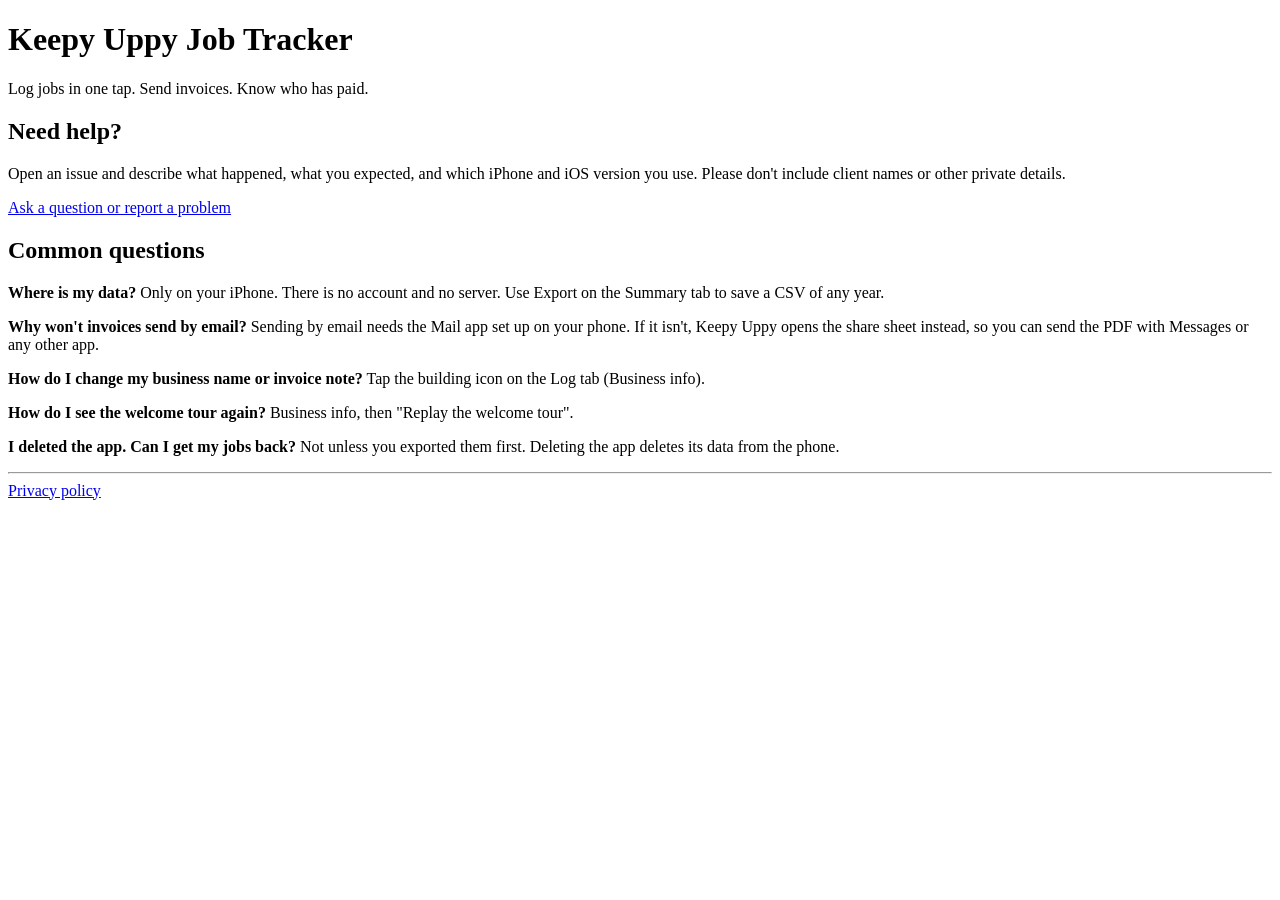
==== index.html @ ef859b91 "Create index.html" ====
<!doctype html>
<html lang="en"><head><meta charset="utf-8"><meta name="viewport" content="width=device-width,initial-scale=1">
<title>Keepy Uppy Job Tracker – Support</title><link rel="stylesheet" href="style.css"></head>
<body><main>
<h1>Keepy Uppy Job Tracker</h1>
<p class="sub">Log jobs in one tap. Send invoices. Know who has paid.</p>

<h2>Need help?</h2>
<p>Open an issue and describe what happened, what you expected, and which iPhone and iOS version you use. Please don't include client names or other private details.</p>
<p><a href="https://github.com/jhoov00e/keepyuppy/issues">Ask a question or report a problem</a></p>

<h2>Common questions</h2>
<p><strong>Where is my data?</strong> Only on your iPhone. There is no account and no server. Use Export on the Summary tab to save a CSV of any year.</p>
<p><strong>Why won't invoices send by email?</strong> Sending by email needs the Mail app set up on your phone. If it isn't, Keepy Uppy opens the share sheet instead, so you can send the PDF with Messages or any other app.</p>
<p><strong>How do I change my business name or invoice note?</strong> Tap the building icon on the Log tab (Business info).</p>
<p><strong>How do I see the welcome tour again?</strong> Business info, then "Replay the welcome tour".</p>
<p><strong>I deleted the app. Can I get my jobs back?</strong> Not unless you exported them first. Deleting the app deletes its data from the phone.</p>

<hr>
<footer><a href="privacy.html">Privacy policy</a></footer>
</main></body></html>
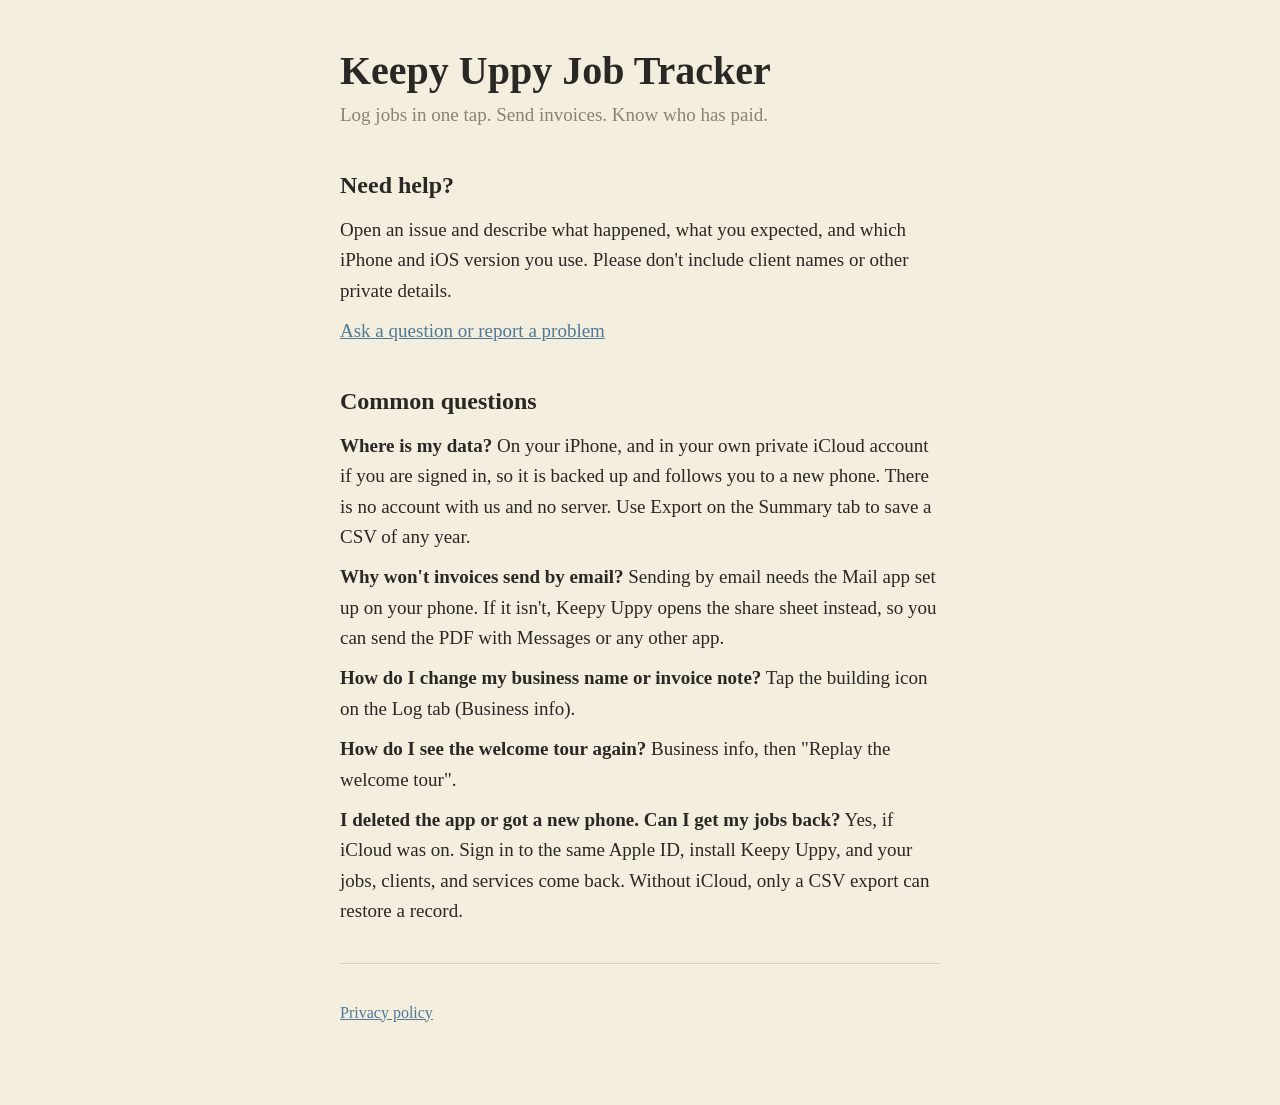
==== commit 822de47c: "Update index.html" ====
--- a/index.html
+++ b/index.html
@@ -10,11 +10,11 @@
 <p><a href="https://github.com/jhoov00e/keepyuppy/issues">Ask a question or report a problem</a></p>
 
 <h2>Common questions</h2>
-<p><strong>Where is my data?</strong> Only on your iPhone. There is no account and no server. Use Export on the Summary tab to save a CSV of any year.</p>
+<p><strong>Where is my data?</strong> On your iPhone, and in your own private iCloud account if you are signed in, so it is backed up and follows you to a new phone. There is no account with us and no server. Use Export on the Summary tab to save a CSV of any year.</p>
 <p><strong>Why won't invoices send by email?</strong> Sending by email needs the Mail app set up on your phone. If it isn't, Keepy Uppy opens the share sheet instead, so you can send the PDF with Messages or any other app.</p>
 <p><strong>How do I change my business name or invoice note?</strong> Tap the building icon on the Log tab (Business info).</p>
 <p><strong>How do I see the welcome tour again?</strong> Business info, then "Replay the welcome tour".</p>
-<p><strong>I deleted the app. Can I get my jobs back?</strong> Not unless you exported them first. Deleting the app deletes its data from the phone.</p>
+<p><strong>I deleted the app or got a new phone. Can I get my jobs back?</strong> Yes, if iCloud was on. Sign in to the same Apple ID, install Keepy Uppy, and your jobs, clients, and services come back. Without iCloud, only a CSV export can restore a record.</p>
 
 <hr>
 <footer><a href="privacy.html">Privacy policy</a></footer>
--- a/style.css
+++ b/style.css
@@ -0,0 +1,12 @@
+:root{--paper:#F4EEDF;--ink:#2A2824;--faded:#8A8372;--rule:#D8CFB9;--accent:#4E7A95}
+@media (prefers-color-scheme:dark){:root{--paper:#1F1D1A;--ink:#EDE6D6;--faded:#9A9382;--rule:#3A3630;--accent:#8DB4CE}}
+*{box-sizing:border-box}
+body{margin:0;background:var(--paper);color:var(--ink);font-family:Cochin,Georgia,"Times New Roman",serif;font-size:19px;line-height:1.6}
+main{max-width:640px;margin:0 auto;padding:48px 20px 80px}
+h1{font-size:40px;line-height:1.15;margin:0 0 6px}
+h2{font-size:24px;margin:36px 0 6px}
+p,li{margin:10px 0}
+.sub{color:var(--faded);margin-top:0}
+a{color:var(--accent)}
+hr{border:0;border-top:1px solid var(--rule);margin:36px 0}
+footer{color:var(--faded);font-size:16px}
